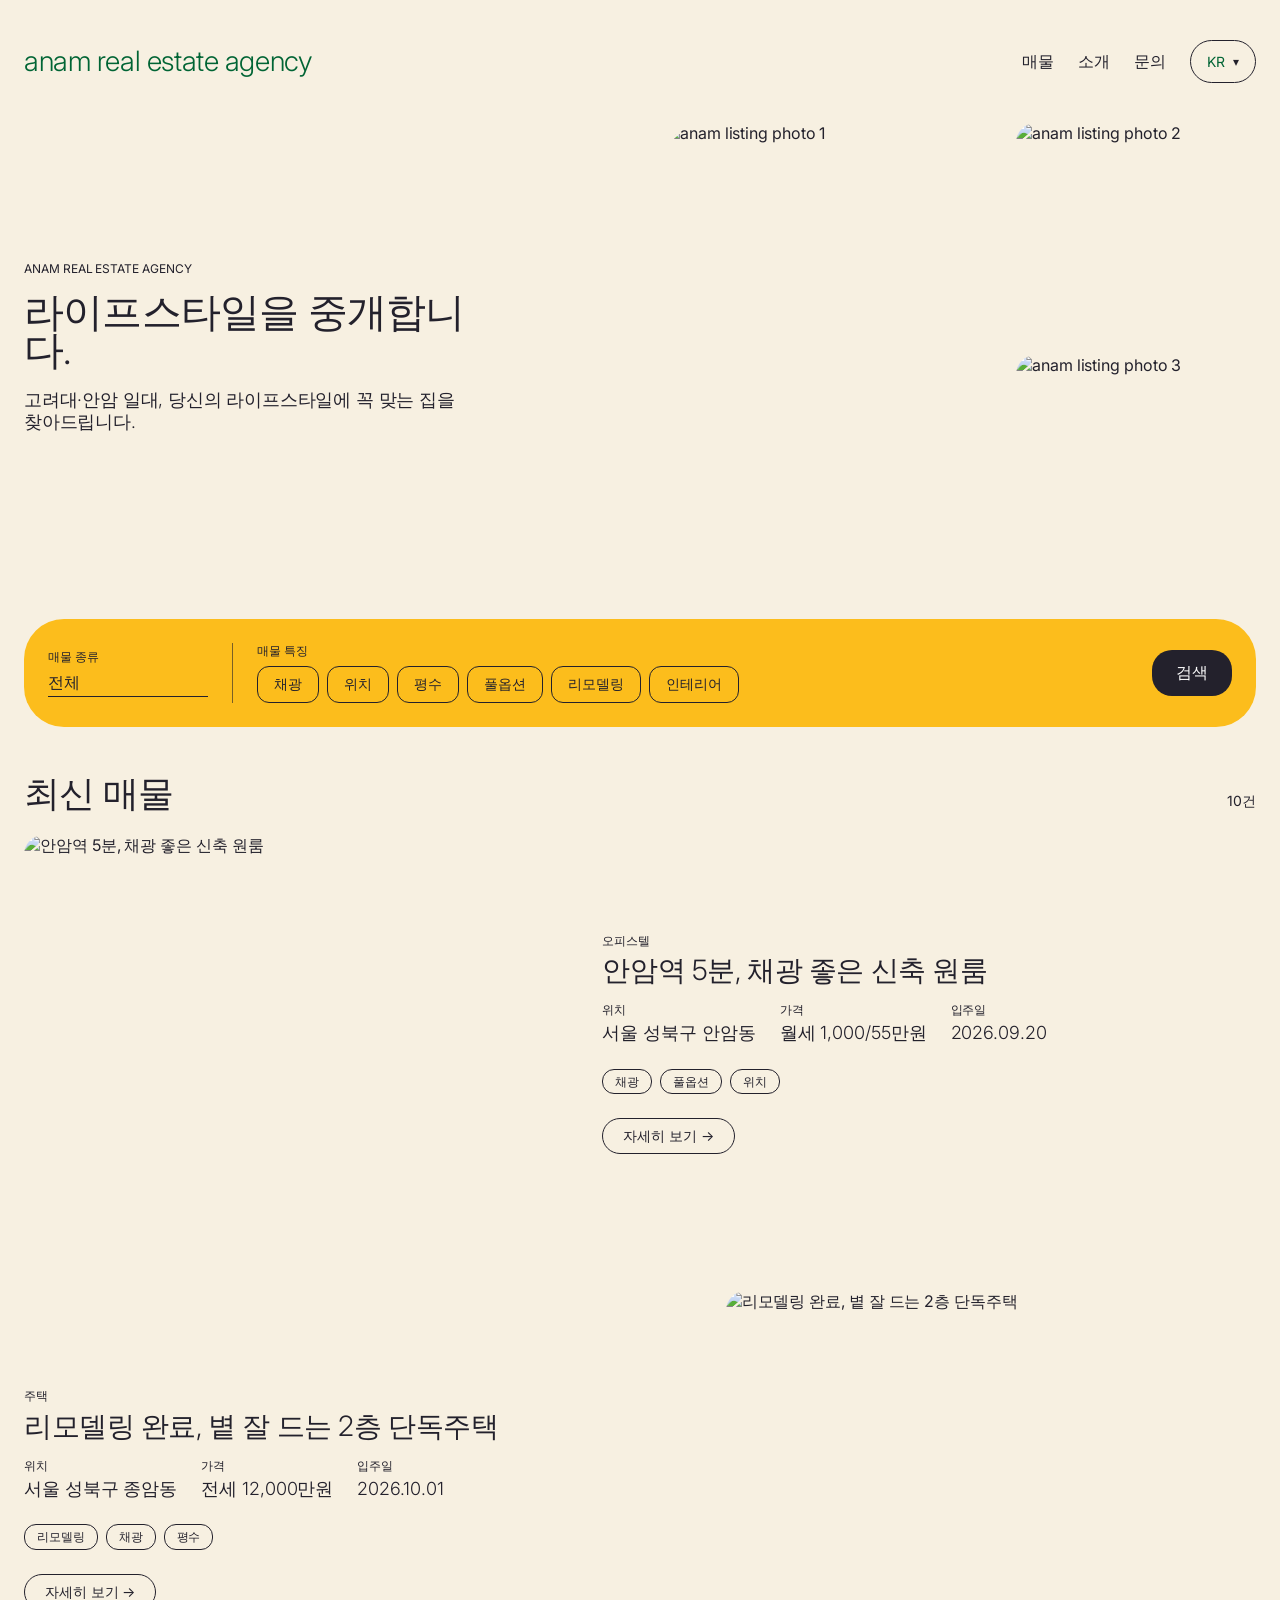
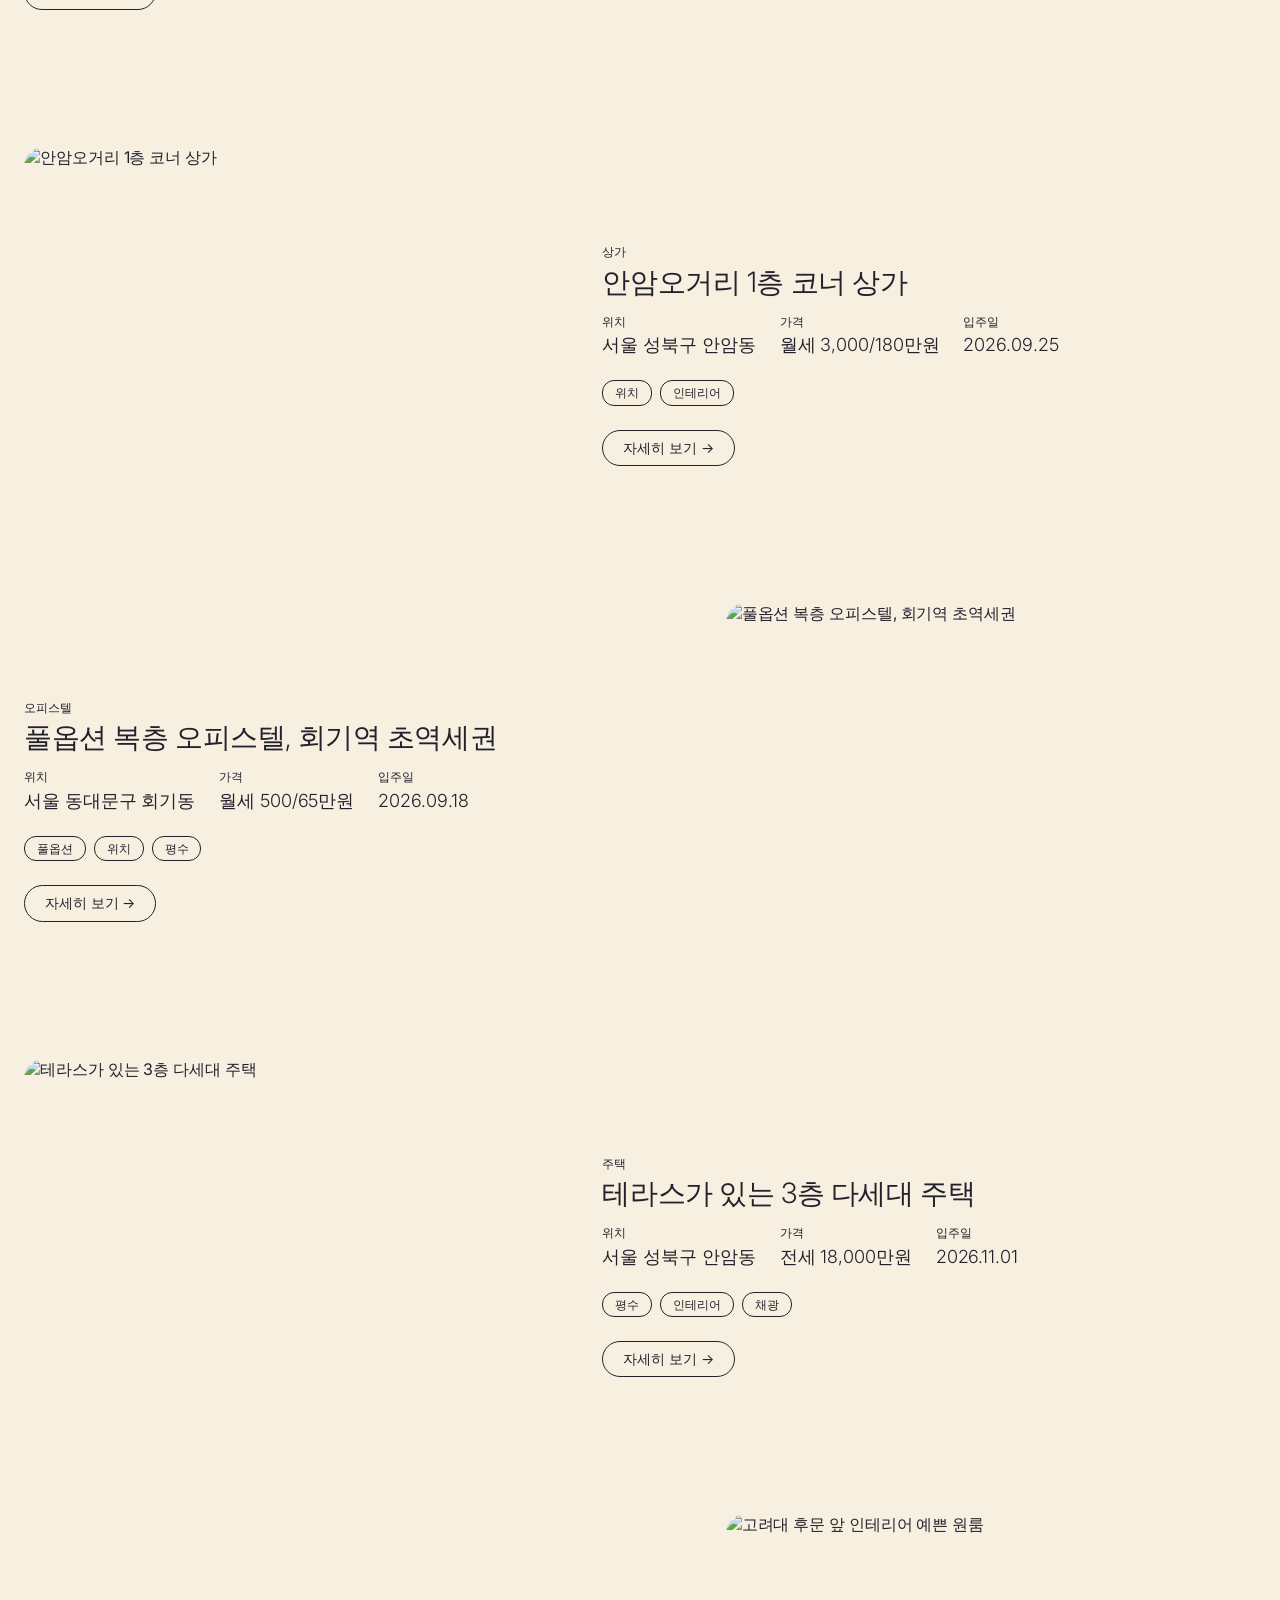
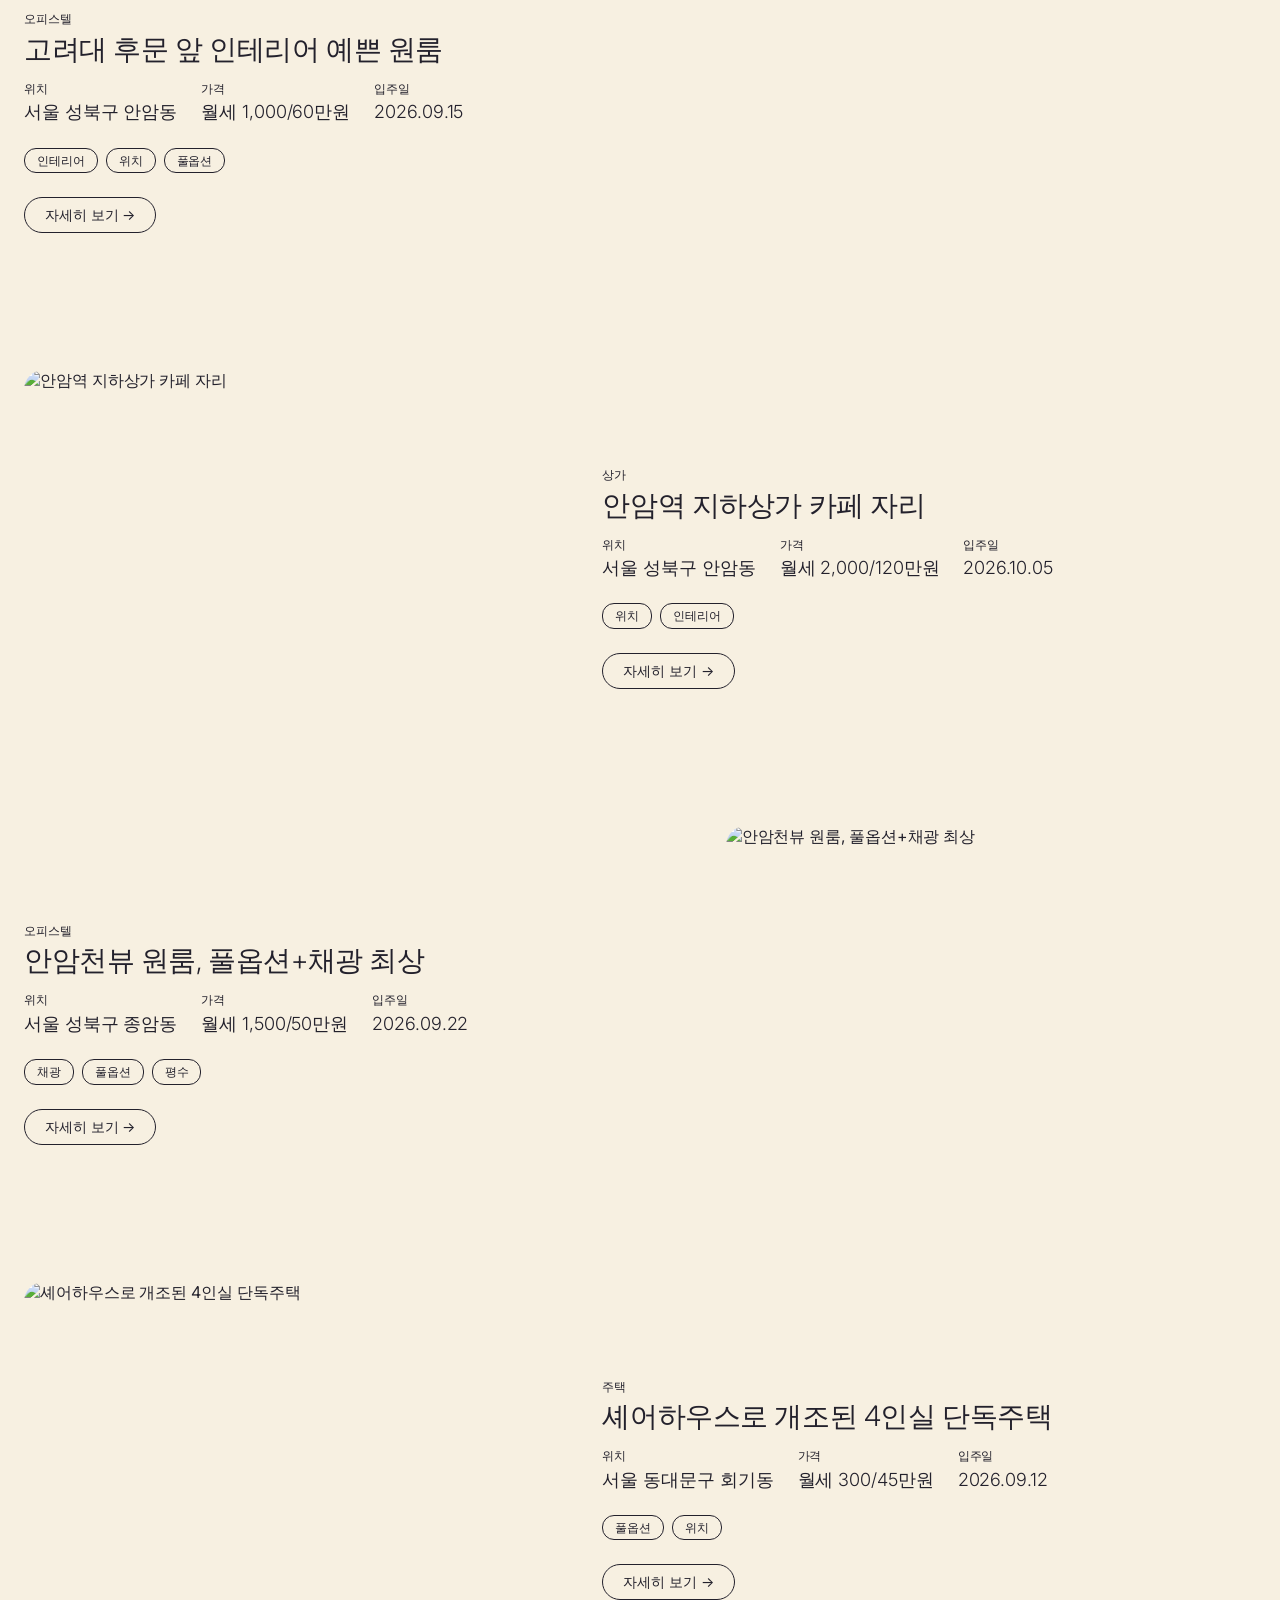
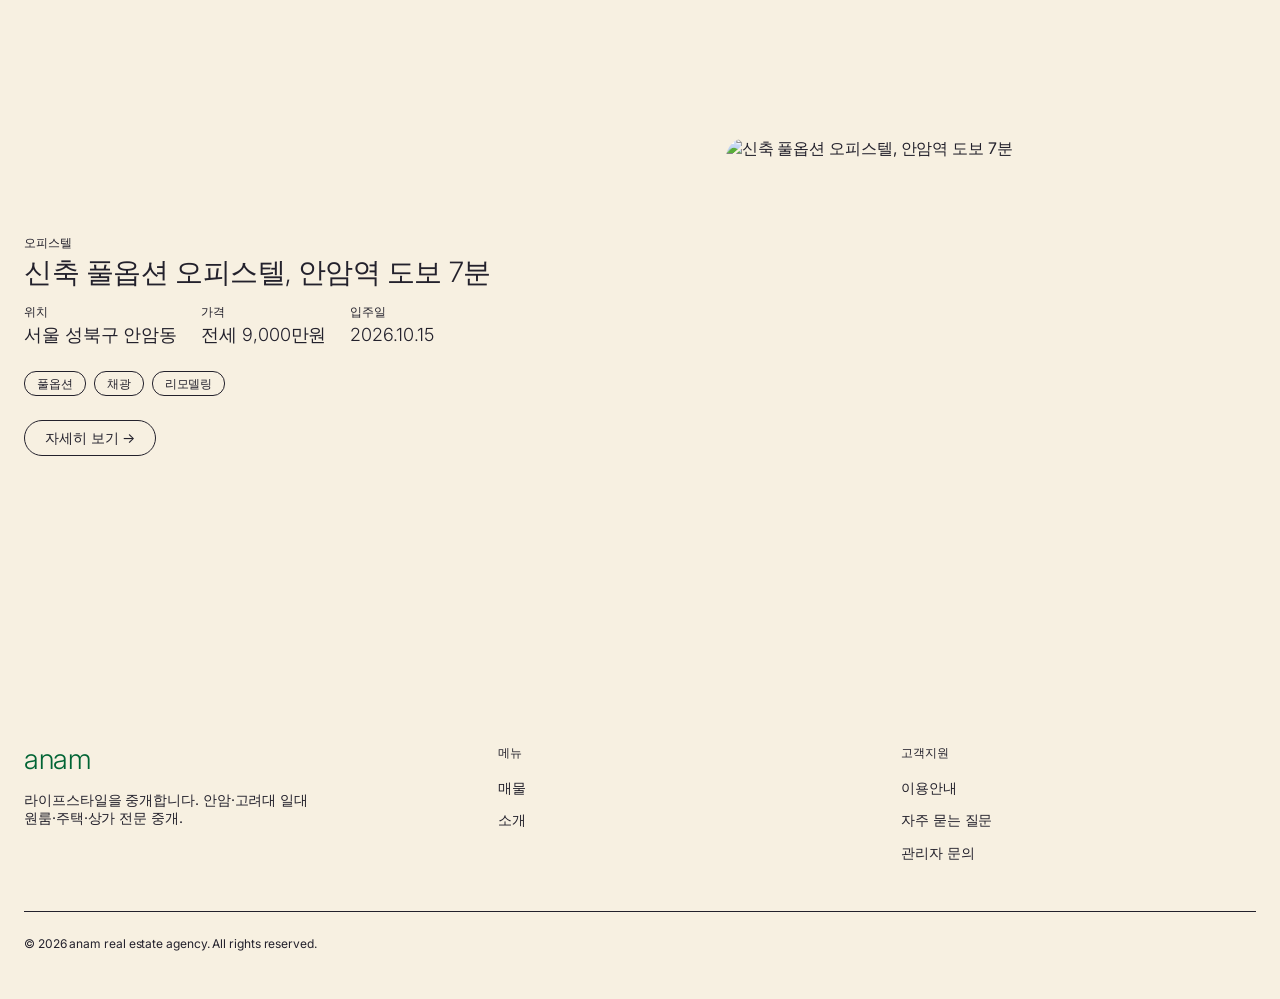
==== index.html @ 4b831c9a "anam real estate agency 랜딩페이지 및 상세페이지 초기 구현 Co-Authored-By: Claude Sonnet 5 <noreply@anthropic.com>" ====
<!DOCTYPE html>
<html lang="ko">
<head>
<meta charset="UTF-8" />
<meta name="viewport" content="width=device-width, initial-scale=1.0" />
<title>anam real estate agency — 라이프스타일을 중개합니다</title>
<meta name="description" content="안암·고려대 일대 원룸, 주택, 상가 임대차 중개. 라이프스타일을 중개합니다." />
<link rel="preconnect" href="https://fonts.googleapis.com" />
<link rel="preconnect" href="https://fonts.gstatic.com" crossorigin />
<link href="https://fonts.googleapis.com/css2?family=Inter:wght@300;400&display=swap" rel="stylesheet" />
<link rel="stylesheet" href="assets/css/style.css" />
</head>
<body>

<header class="site-header">
  <div class="wrap">
    <a href="index.html" class="logo">anam <strong>real estate agency</strong></a>
    <nav class="main-nav">
      <div class="nav-links">
        <a href="index.html#listings" data-i18n="nav.listings">매물</a>
        <a href="index.html#about" data-i18n="nav.about">소개</a>
        <a href="index.html#contact" data-i18n="nav.contact">문의</a>
      </div>
      <button class="lang-toggle" type="button" aria-label="Toggle language">
        <span class="lang-current">KR</span>
        <span class="lang-caret">▾</span>
      </button>
    </nav>
  </div>
</header>

<main>
  <section class="hero">
    <div class="wrap hero-grid">
      <div class="hero-copy">
        <p class="hero-eyebrow" data-i18n="hero.eyebrow">ANAM REAL ESTATE AGENCY</p>
        <h1 class="hero-title" data-i18n="hero.title">라이프스타일을 중개합니다.</h1>
        <p class="hero-sub" data-i18n="hero.sub">고려대·안암 일대, 당신의 라이프스타일에 꼭 맞는 집을 찾아드립니다.</p>
      </div>
      <div class="hero-images">
        <img class="hero-img-a" src="https://picsum.photos/seed/anam-hero-a/900/1200" alt="anam listing photo 1" />
        <img class="hero-img-b" src="https://picsum.photos/seed/anam-hero-b/900/700" alt="anam listing photo 2" />
        <img class="hero-img-c" src="https://picsum.photos/seed/anam-hero-c/900/700" alt="anam listing photo 3" />
      </div>
    </div>
  </section>

  <section id="listings" class="listings">
    <div class="wrap">
      <form id="filterForm" class="filter-bar">
        <div class="filter-group">
          <label class="filter-label" for="filterType" data-i18n="filter.type.label">매물 종류</label>
          <select id="filterType" class="filter-select">
            <option value="all" data-i18n="filter.type.all">전체</option>
            <option value="오피스텔">오피스텔</option>
            <option value="주택">주택</option>
            <option value="상가">상가</option>
          </select>
        </div>

        <div class="filter-divider"></div>

        <div class="filter-group grow">
          <label class="filter-label" data-i18n="filter.feature.label">매물 특징</label>
          <div id="filterFeatures" class="chip-group">
            <button type="button" class="chip" data-feature="채광">채광</button>
            <button type="button" class="chip" data-feature="위치">위치</button>
            <button type="button" class="chip" data-feature="평수">평수</button>
            <button type="button" class="chip" data-feature="풀옵션">풀옵션</button>
            <button type="button" class="chip" data-feature="리모델링">리모델링</button>
            <button type="button" class="chip" data-feature="인테리어">인테리어</button>
          </div>
        </div>

        <button type="submit" class="filter-submit" data-i18n="filter.submit">검색</button>
      </form>

      <div class="section-heading">
        <h2 data-i18n="list.heading">최신 매물</h2>
        <span id="listingCount" class="count">10건</span>
      </div>

      <div id="listingList" class="listing-list"></div>
      <p id="emptyState" class="empty-state" data-i18n="list.empty" style="display:none;">조건에 맞는 매물이 없습니다. 필터를 조정해 보세요.</p>
    </div>
  </section>
</main>

<footer class="site-footer" id="contact">
  <div class="wrap">
    <div class="footer-grid">
      <div class="footer-brand">
        <a href="index.html" class="logo">anam</a>
        <p data-i18n="footer.tagline">라이프스타일을 중개합니다. 안암·고려대 일대 원룸·주택·상가 전문 중개.</p>
      </div>
      <div class="footer-col">
        <h3 data-i18n="footer.col1">메뉴</h3>
        <ul>
          <li><a href="index.html#listings" data-i18n="nav.listings">매물</a></li>
          <li><a href="index.html#about" data-i18n="nav.about">소개</a></li>
        </ul>
      </div>
      <div class="footer-col">
        <h3 data-i18n="footer.col2">고객지원</h3>
        <ul>
          <li><a href="#" data-i18n="footer.support1">이용안내</a></li>
          <li><a href="#" data-i18n="footer.support2">자주 묻는 질문</a></li>
          <li><a href="#" data-i18n="footer.support3">관리자 문의</a></li>
        </ul>
      </div>
    </div>
    <div class="footer-bottom" data-i18n="footer.rights">© 2026 anam real estate agency. All rights reserved.</div>
  </div>
</footer>

<script src="assets/js/i18n.js"></script>
<script src="assets/js/data.js"></script>
<script src="assets/js/main.js"></script>
</body>
</html>
---- assets/css/style.css ----
/* =========================================================
   anam real estate agency — Design Tokens (Raus 스타일 가이드 준수)
   - 색상: 팔레트 값만 사용
   - 간격: 4px 기준 단위(base unit)의 배수만 사용
   ========================================================= */
:root {
  /* Colors — 팔레트에 정의된 값만 사용 */
  --color-charcoal: #23212c;
  --color-paper: #f7f0e1;
  --color-snow: #ffffff;
  --color-pine: #006434;
  --color-marigold: #fcbd1c;

  /* Font */
  --font-base: 'Inter', ui-sans-serif, system-ui, -apple-system, BlinkMacSystemFont, "Segoe UI", Roboto, sans-serif;

  /* Type scale (DESIGN.md 토큰 그대로) */
  --text-caption: 12px;      --leading-caption: 1.18;      --tracking-caption: -0.06px;
  --text-body-sm: 14px;      --leading-body-sm: 1.33;      --tracking-body-sm: -0.07px;
  --text-body: 16px;         --leading-body: 1.29;         --tracking-body: -0.08px;
  --text-subheading: 18px;   --leading-subheading: 1.22;   --tracking-subheading: -0.18px;
  --text-heading-sm: 22px;   --leading-heading-sm: 1.15;   --tracking-heading-sm: -0.33px;
  --text-heading: 28px;      --leading-heading: 1.07;      --tracking-heading: -0.42px;
  --text-heading-lg: 36px;   --leading-heading-lg: 1;      --tracking-heading-lg: -0.72px;
  --text-display: 40px;      --leading-display: 0.95;      --tracking-display: -0.8px;

  /* Spacing — base unit(4px)의 배수만 사용 */
  --space-4: 4px;
  --space-8: 8px;
  --space-12: 12px;
  --space-16: 16px;
  --space-20: 20px;
  --space-24: 24px;
  --space-40: 40px;
  --space-48: 48px;
  --space-96: 96px;
  --space-120: 120px;
  --space-192: 192px;

  /* Radius */
  --radius-chip: 12px;
  --radius-card: 20px;
  --radius-button: 20px;
  --radius-hero: 40px;
  --radius-pill: 99px;

  /* Layout */
  --page-max-width: 1280px;
}

* { box-sizing: border-box; }

html { color-scheme: light; }

body {
  margin: 0;
  background: var(--color-paper);
  color: var(--color-charcoal);
  font-family: var(--font-base);
  font-weight: 400;
  font-size: var(--text-body);
  line-height: var(--leading-body);
  letter-spacing: var(--tracking-body);
  -webkit-font-smoothing: antialiased;
}

img { max-width: 100%; display: block; }

a { color: inherit; text-decoration: none; }

button { font-family: inherit; cursor: pointer; }

.wrap {
  max-width: var(--page-max-width);
  margin: 0 auto;
  padding: 0 var(--space-24);
}

/* -----------------------------------------------------------
   헤더 — 로고(Pine) + 다국어 토글(Pill)
   ----------------------------------------------------------- */
.site-header {
  padding-top: var(--space-40);
  padding-bottom: var(--space-40);
}

.site-header .wrap {
  display: flex;
  align-items: center;
  justify-content: space-between;
  gap: var(--space-24);
}

.logo {
  color: var(--color-pine);
  font-weight: 300;
  font-size: var(--text-heading);
  line-height: var(--leading-heading);
  letter-spacing: var(--tracking-heading);
}

.logo strong { font-weight: 300; }

.main-nav {
  display: flex;
  align-items: center;
  gap: var(--space-24);
}

.main-nav .nav-links {
  display: flex;
  gap: var(--space-24);
}

.main-nav .nav-links a {
  font-size: var(--text-body);
  font-weight: 400;
  color: var(--color-charcoal);
}

.main-nav .nav-links a:hover,
.main-nav .nav-links a.is-active {
  color: var(--color-pine);
}

.lang-toggle {
  display: inline-flex;
  align-items: center;
  gap: var(--space-8);
  border: 1px solid var(--color-charcoal);
  border-radius: var(--radius-pill);
  padding: var(--space-12) var(--space-16);
  font-size: var(--text-body-sm);
  font-weight: 400;
  background: transparent;
  color: var(--color-charcoal);
}

.lang-toggle .lang-current { color: var(--color-pine); }
.lang-toggle .lang-caret { font-size: var(--text-caption); }

/* -----------------------------------------------------------
   히어로 — 좌: 슬로건 / 우·하단: 비대칭 3분할 이미지
   ----------------------------------------------------------- */
.hero {
  padding-bottom: var(--space-48);
}

.hero-grid {
  display: grid;
  grid-template-columns: 1fr 1fr;
  gap: var(--space-48);
  align-items: center;
}

.hero-copy { max-width: 480px; }

.hero-eyebrow {
  font-size: var(--text-caption);
  letter-spacing: var(--tracking-caption);
  text-transform: uppercase;
  font-weight: 400;
  color: var(--color-charcoal);
  margin: 0 0 var(--space-16);
}

.hero-title {
  margin: 0 0 var(--space-20);
  font-weight: 300;
  font-size: var(--text-display);
  line-height: var(--leading-display);
  letter-spacing: var(--tracking-display);
  color: var(--color-charcoal);
}

.hero-sub {
  margin: 0;
  font-weight: 300;
  font-size: var(--text-subheading);
  line-height: var(--leading-subheading);
  letter-spacing: var(--tracking-subheading);
  color: var(--color-charcoal);
  max-width: 40ch;
}

.hero-images {
  display: grid;
  grid-template-columns: 1fr 1fr;
  grid-template-rows: auto auto;
  gap: var(--space-16);
}

.hero-images img { width: 100%; height: 100%; object-fit: cover; }

.hero-img-a { grid-column: 1 / 2; grid-row: 1 / 3; border-radius: var(--radius-hero); aspect-ratio: 3 / 4; }
.hero-img-b { grid-column: 2 / 3; grid-row: 1 / 2; border-radius: var(--radius-card); aspect-ratio: 4 / 3; }
.hero-img-c { grid-column: 2 / 3; grid-row: 2 / 3; border-radius: var(--radius-card); aspect-ratio: 4 / 3; }

/* -----------------------------------------------------------
   필터 바 — Marigold Pill
   ----------------------------------------------------------- */
.filter-bar {
  background: var(--color-marigold);
  border-radius: var(--radius-hero);
  padding: var(--space-24);
  display: flex;
  flex-wrap: wrap;
  align-items: center;
  gap: var(--space-24);
  margin-bottom: var(--space-48);
}

.filter-group { display: flex; flex-direction: column; gap: var(--space-8); }
.filter-group.grow { flex: 1; min-width: 280px; }

.filter-label {
  font-size: var(--text-caption);
  letter-spacing: var(--tracking-caption);
  text-transform: uppercase;
  font-weight: 400;
  color: var(--color-charcoal);
}

.filter-select {
  appearance: none;
  background: transparent;
  border: none;
  border-bottom: 1px solid var(--color-charcoal);
  padding: 0 0 var(--space-4);
  font-size: var(--text-body);
  color: var(--color-charcoal);
  font-family: inherit;
  min-width: 160px;
}

.filter-divider {
  width: 1px;
  align-self: stretch;
  background: var(--color-charcoal);
  opacity: 0.6;
}

.chip-group { display: flex; flex-wrap: wrap; gap: var(--space-8); }

.chip {
  border: 1px solid var(--color-charcoal);
  border-radius: var(--radius-chip);
  padding: var(--space-8) var(--space-16);
  font-size: var(--text-body-sm);
  font-weight: 400;
  background: transparent;
  color: var(--color-charcoal);
  white-space: nowrap;
}

.chip.is-active {
  background: var(--color-charcoal);
  color: var(--color-snow);
}

.filter-submit {
  background: var(--color-charcoal);
  color: var(--color-snow);
  border: none;
  border-radius: var(--radius-button);
  padding: var(--space-12) var(--space-24);
  font-size: var(--text-body);
  font-weight: 400;
}

.filter-submit:hover { background: var(--color-charcoal); }

/* -----------------------------------------------------------
   콘텐츠 리스트 — 에디토리얼 카드 (좌 45% 사진 : 우 55% 정보)
   ----------------------------------------------------------- */
.section-heading {
  display: flex;
  align-items: baseline;
  justify-content: space-between;
  margin-bottom: var(--space-24);
}

.section-heading h2 {
  font-weight: 300;
  font-size: var(--text-heading-lg);
  line-height: var(--leading-heading-lg);
  letter-spacing: var(--tracking-heading-lg);
  margin: 0;
}

.section-heading .count {
  font-size: var(--text-body-sm);
  color: var(--color-charcoal);
}

.listing-list {
  display: flex;
  flex-direction: column;
  gap: var(--space-40);
  margin-bottom: var(--space-96);
}

.listing-card {
  display: grid;
  grid-template-columns: 45% 55%;
  gap: var(--space-24);
  align-items: stretch;
}

.listing-card:nth-child(even) {
  grid-template-columns: 55% 45%;
}

.listing-card:nth-child(even) .listing-photo { order: 2; }
.listing-card:nth-child(even) .listing-info { order: 1; }

.listing-photo {
  border-radius: var(--radius-card);
  overflow: hidden;
  aspect-ratio: 4 / 3;
}

.listing-photo img { width: 100%; height: 100%; object-fit: cover; }

.listing-info { display: flex; flex-direction: column; justify-content: center; gap: var(--space-8); }

.listing-type {
  font-size: var(--text-caption);
  text-transform: uppercase;
  letter-spacing: var(--tracking-caption);
  color: var(--color-charcoal);
}

.listing-title {
  font-weight: 300;
  font-size: var(--text-heading);
  line-height: var(--leading-heading);
  letter-spacing: var(--tracking-heading);
  margin: 0;
}

.listing-meta {
  display: flex;
  flex-wrap: wrap;
  gap: var(--space-8) var(--space-24);
  font-size: var(--text-body-sm);
  margin: var(--space-8) 0;
}

.listing-meta dt { font-weight: 400; text-transform: uppercase; font-size: var(--text-caption); margin: 0; }
.listing-meta dd { font-weight: 300; font-size: var(--text-subheading); margin: var(--space-4) 0 0; }
.listing-meta > div { min-width: 120px; }

.listing-tags { display: flex; flex-wrap: wrap; gap: var(--space-8); margin-top: var(--space-8); }

.tag {
  border: 1px solid var(--color-charcoal);
  border-radius: var(--radius-chip);
  padding: var(--space-4) var(--space-12);
  font-size: var(--text-caption);
}

.listing-link {
  margin-top: var(--space-16);
  display: inline-flex;
  align-items: center;
  gap: var(--space-8);
  border: 1px solid var(--color-charcoal);
  border-radius: var(--radius-pill);
  padding: var(--space-8) var(--space-20);
  font-size: var(--text-body-sm);
  width: fit-content;
}

.listing-link:hover { background: var(--color-charcoal); color: var(--color-snow); }

.empty-state {
  padding: var(--space-48) 0;
  font-weight: 300;
  font-size: var(--text-subheading);
}

/* -----------------------------------------------------------
   푸터
   ----------------------------------------------------------- */
.site-footer { padding: var(--space-96) 0 var(--space-48); }

.footer-grid {
  display: grid;
  grid-template-columns: 1.2fr 1fr 1fr;
  gap: var(--space-48);
  margin-bottom: var(--space-48);
}

.footer-brand .logo { display: inline-block; margin-bottom: var(--space-16); }
.footer-brand p { font-size: var(--text-body-sm); max-width: 32ch; margin: 0; }

.footer-col h3 {
  font-size: var(--text-caption);
  text-transform: uppercase;
  font-weight: 400;
  margin: 0 0 var(--space-16);
}

.footer-col ul { list-style: none; margin: 0; padding: 0; display: flex; flex-direction: column; gap: var(--space-12); }
.footer-col a { font-size: var(--text-body-sm); }
.footer-col a:hover { color: var(--color-pine); }

.footer-bottom {
  border-top: 1px solid var(--color-charcoal);
  padding-top: var(--space-24);
  font-size: var(--text-caption);
}

/* -----------------------------------------------------------
   상세 페이지
   ----------------------------------------------------------- */
.detail-header { padding-top: var(--space-48); padding-bottom: var(--space-24); }

.back-link {
  display: inline-flex;
  align-items: center;
  gap: var(--space-8);
  border: 1px solid var(--color-charcoal);
  border-radius: var(--radius-pill);
  padding: var(--space-8) var(--space-20);
  font-size: var(--text-body-sm);
}

.back-link:hover { background: var(--color-charcoal); color: var(--color-snow); }

.detail-main { padding-bottom: var(--space-120); }

.detail-grid {
  display: grid;
  grid-template-columns: 1.4fr 1fr;
  gap: var(--space-48);
  align-items: start;
}

.gallery-main {
  border-radius: var(--radius-hero);
  overflow: hidden;
  aspect-ratio: 4 / 3;
  margin-bottom: var(--space-16);
}

.gallery-main img { width: 100%; height: 100%; object-fit: cover; }

.gallery-thumbs {
  display: flex;
  gap: var(--space-12);
  padding: var(--space-16);
  border: 1px solid var(--color-charcoal);
  border-radius: var(--radius-card);
  overflow-x: auto;
}

.gallery-thumbs button {
  padding: 0;
  border: 1px solid transparent;
  border-radius: var(--radius-chip);
  overflow: hidden;
  width: 96px;
  height: 72px;
  flex: none;
  background: none;
}

.gallery-thumbs button img { width: 100%; height: 100%; object-fit: cover; }
.gallery-thumbs button.is-active { border-color: var(--color-pine); }

.detail-side { display: flex; flex-direction: column; gap: var(--space-24); }

.detail-eyebrow {
  font-size: var(--text-caption);
  text-transform: uppercase;
  letter-spacing: var(--tracking-caption);
}

.detail-title {
  font-weight: 300;
  font-size: var(--text-heading-lg);
  line-height: var(--leading-heading-lg);
  letter-spacing: var(--tracking-heading-lg);
  margin: 0;
}

.detail-price {
  font-weight: 300;
  font-size: var(--text-heading);
  color: var(--color-pine);
  margin: 0;
}

.detail-desc {
  font-weight: 300;
  font-size: var(--text-subheading);
  line-height: var(--leading-subheading);
}

.admin-note {
  font-size: var(--text-caption);
  color: var(--color-charcoal);
  opacity: 0.6;
  border-left: 1px solid var(--color-charcoal);
  padding-left: var(--space-12);
}

.cta-button {
  background: var(--color-charcoal);
  color: var(--color-snow);
  border: none;
  border-radius: var(--radius-button);
  padding: var(--space-16) var(--space-24);
  font-size: var(--text-body);
  font-weight: 400;
  width: 100%;
  text-align: center;
}

.spec-section { margin-top: var(--space-96); }

.spec-table-wrap {
  border: 1px solid var(--color-charcoal);
  border-radius: var(--radius-card);
  overflow: hidden;
  margin-top: var(--space-24);
}

.spec-table {
  width: 100%;
  border-collapse: collapse;
}

.spec-table th,
.spec-table td {
  border: 1px solid var(--color-charcoal);
  padding: var(--space-16) var(--space-20);
  text-align: left;
  font-weight: 400;
  font-size: var(--text-body);
  vertical-align: top;
}

.spec-table th {
  width: 160px;
  font-size: var(--text-caption);
  text-transform: uppercase;
  font-weight: 400;
}

.spec-table td.wide { }

.keyword-row td { }

/* -----------------------------------------------------------
   문의하기 모달
   ----------------------------------------------------------- */
.modal-overlay {
  position: fixed;
  inset: 0;
  background: rgba(35, 33, 44, 0.4);
  display: flex;
  align-items: center;
  justify-content: center;
  padding: var(--space-24);
  opacity: 0;
  visibility: hidden;
  transition: opacity 0.24s ease;
  z-index: 100;
}

.modal-overlay.is-open { opacity: 1; visibility: visible; }

.modal-panel {
  background: var(--color-paper);
  border: 1px solid var(--color-charcoal);
  border-radius: var(--radius-hero);
  padding: var(--space-40);
  max-width: 480px;
  width: 100%;
  max-height: 84vh;
  overflow-y: auto;
  transform: translateY(12px);
  transition: transform 0.24s ease;
}

.modal-overlay.is-open .modal-panel { transform: translateY(0); }

.modal-header { display: flex; align-items: baseline; justify-content: space-between; margin-bottom: var(--space-24); }

.modal-header h3 {
  font-weight: 300;
  font-size: var(--text-heading);
  margin: 0;
}

.modal-close {
  background: none;
  border: none;
  font-size: var(--text-heading-sm);
  color: var(--color-charcoal);
  line-height: 1;
}

.form-field { display: flex; flex-direction: column; gap: var(--space-8); margin-bottom: var(--space-20); }

.form-field label {
  font-size: var(--text-caption);
  text-transform: uppercase;
  letter-spacing: var(--tracking-caption);
}

.form-field input,
.form-field textarea {
  border: none;
  border-bottom: 1px solid var(--color-charcoal);
  background: transparent;
  padding: var(--space-8) 0;
  font-family: inherit;
  font-size: var(--text-body);
  color: var(--color-charcoal);
  resize: vertical;
}

.form-field input:focus,
.form-field textarea:focus { outline: none; border-color: var(--color-pine); }

.modal-submit {
  background: var(--color-charcoal);
  color: var(--color-snow);
  border: none;
  border-radius: var(--radius-button);
  padding: var(--space-16) var(--space-24);
  font-size: var(--text-body);
  font-weight: 400;
  width: 100%;
  margin-top: var(--space-8);
}

.form-success {
  display: none;
  font-size: var(--text-body);
  font-weight: 300;
  color: var(--color-pine);
  margin-top: var(--space-16);
}

.form-success.is-visible { display: block; }

/* -----------------------------------------------------------
   반응형
   ----------------------------------------------------------- */
@media (max-width: 900px) {
  .hero-grid { grid-template-columns: 1fr; }
  .listing-card { grid-template-columns: 1fr; }
  .listing-card:nth-child(even) { grid-template-columns: 1fr; }
  .listing-card .listing-photo,
  .listing-card:nth-child(even) .listing-photo { order: 1; }
  .listing-card .listing-info,
  .listing-card:nth-child(even) .listing-info { order: 2; }
  .detail-grid { grid-template-columns: 1fr; }
  .footer-grid { grid-template-columns: 1fr; gap: var(--space-24); }
  .filter-bar { border-radius: var(--radius-card); }
}

@media (max-width: 600px) {
  .main-nav .nav-links { display: none; }
}
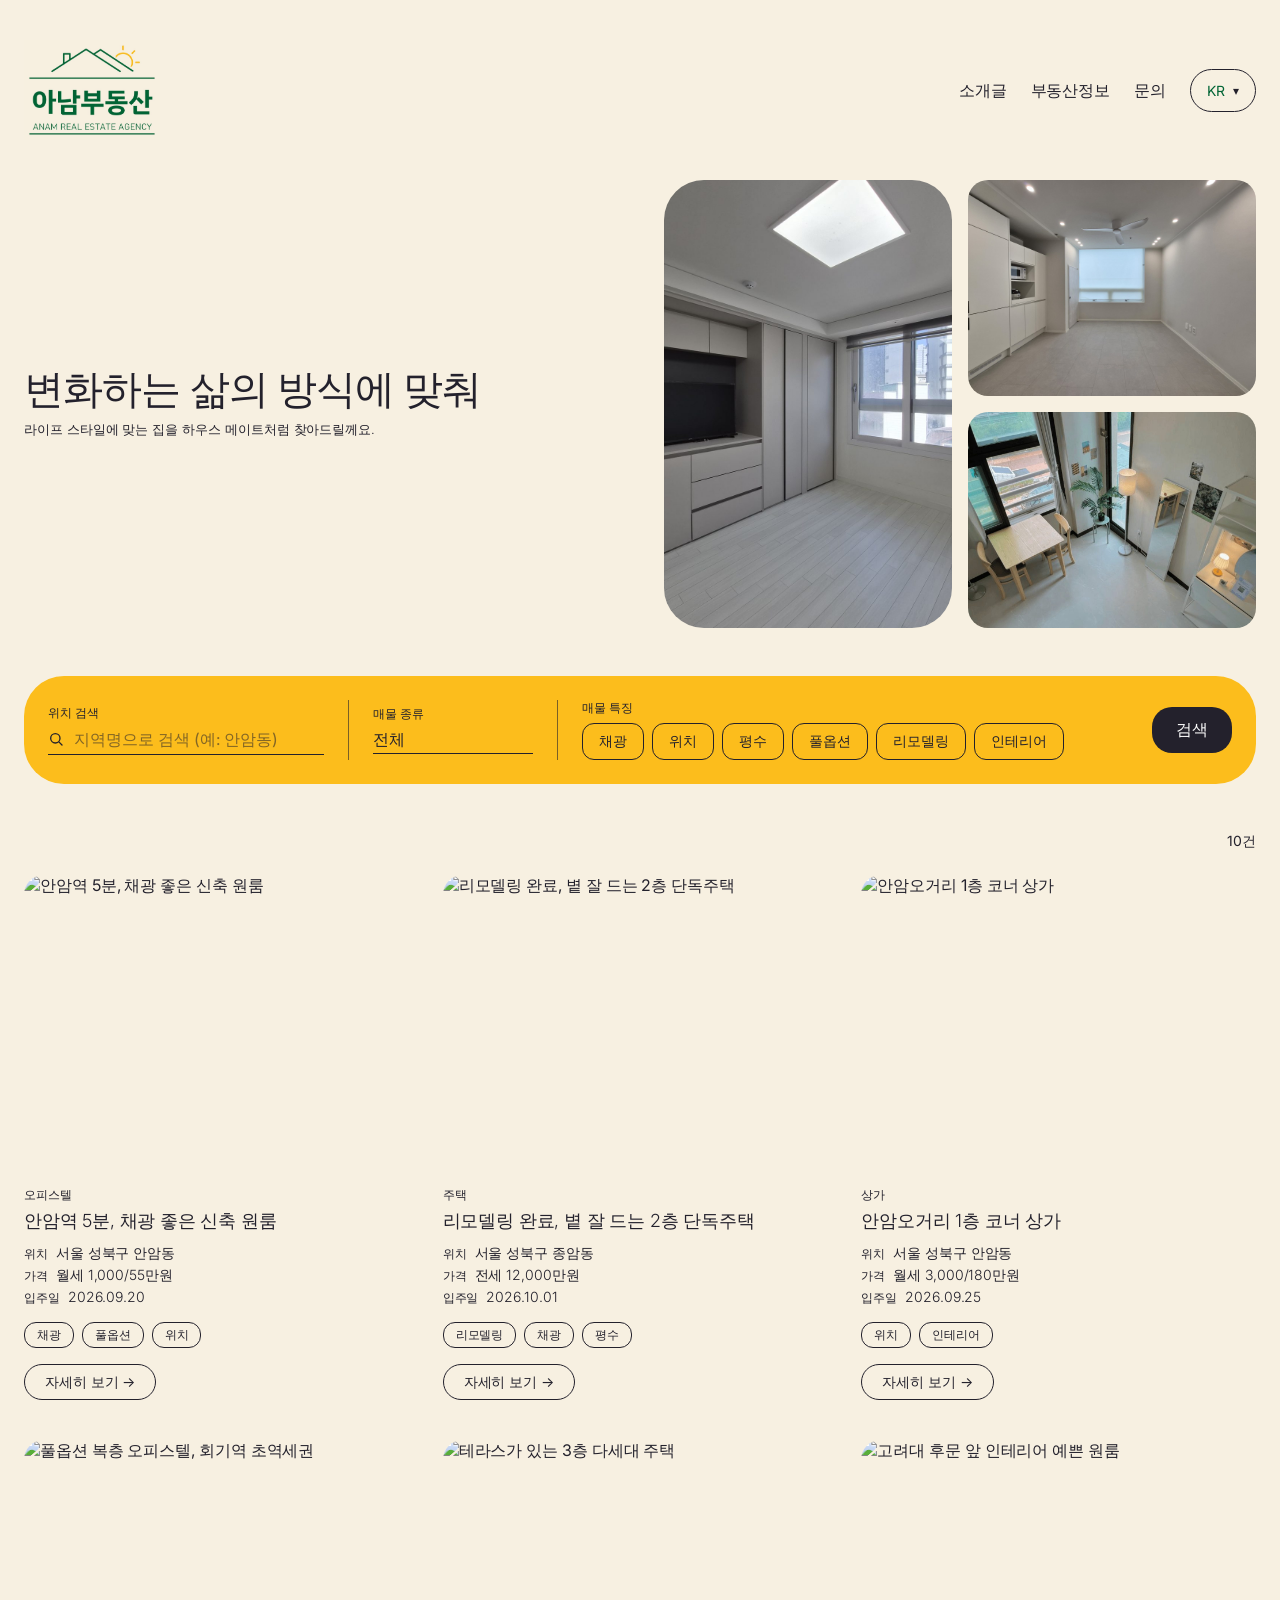
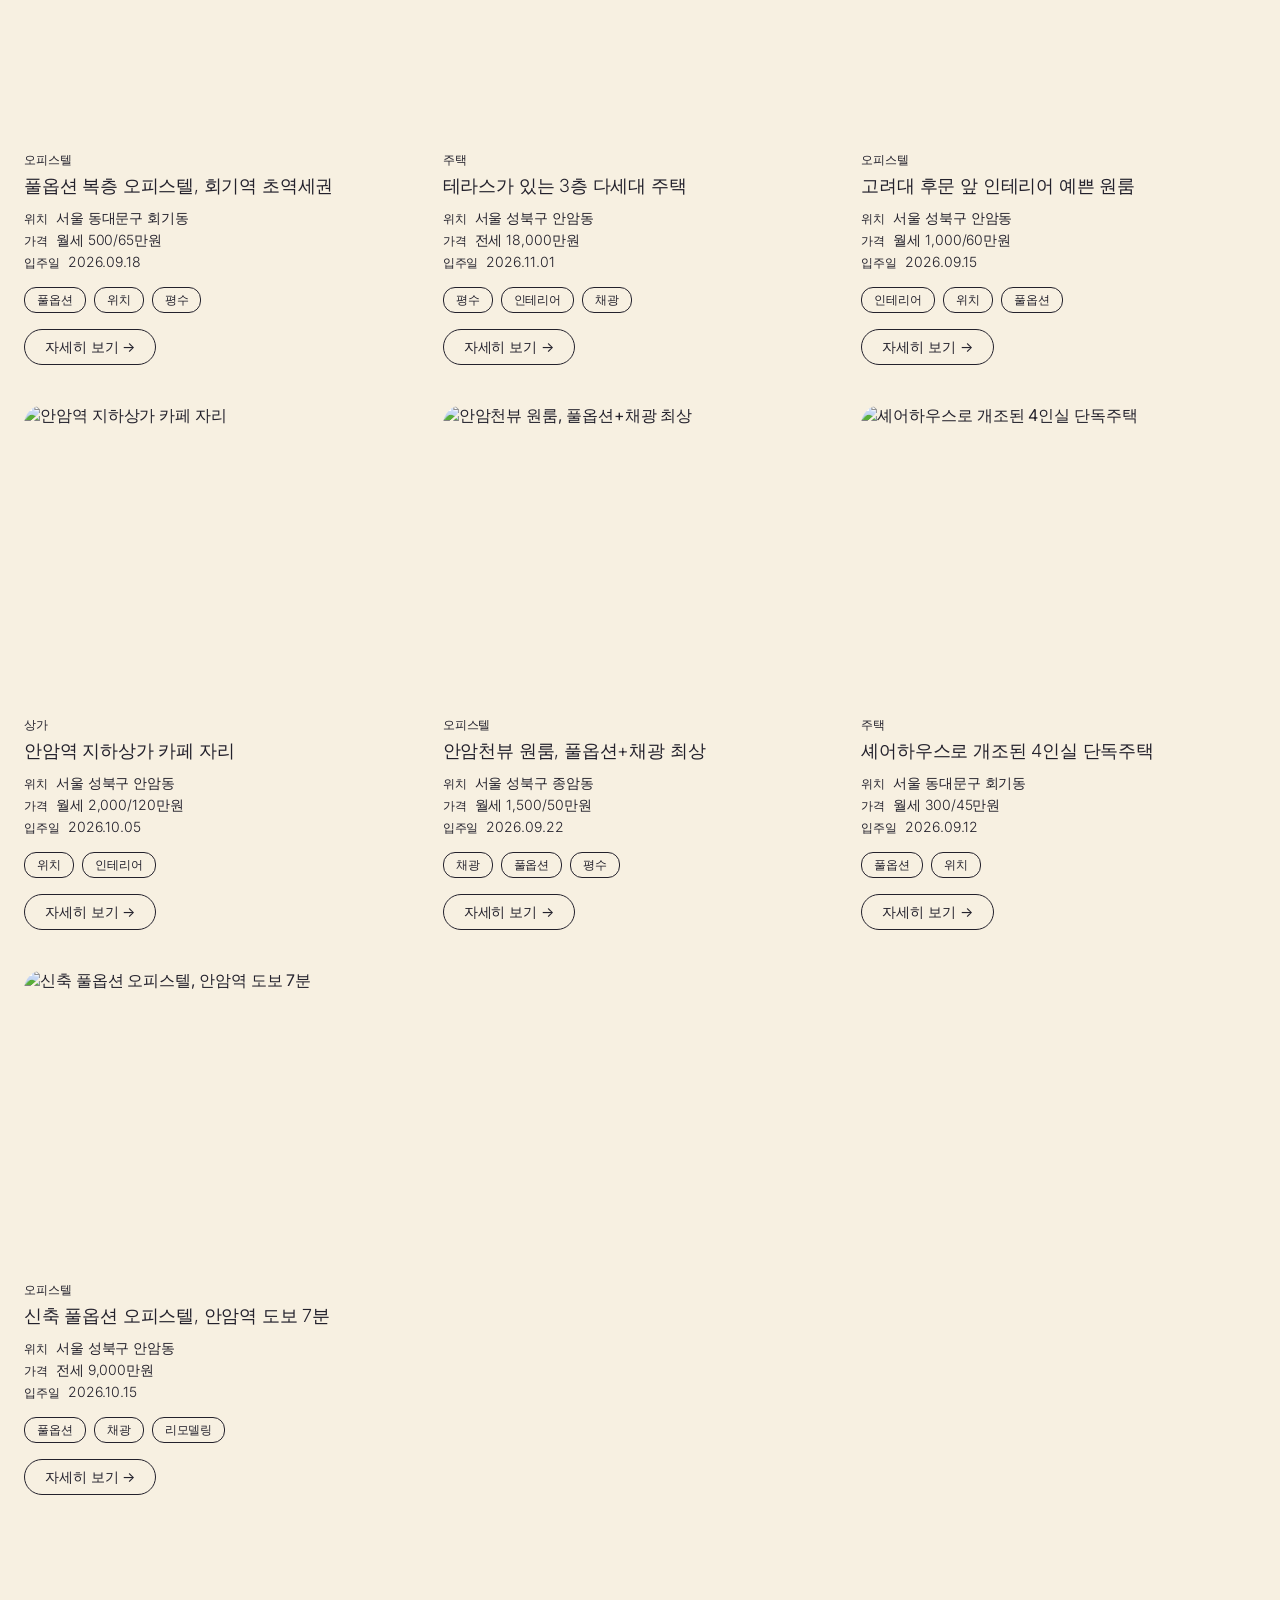
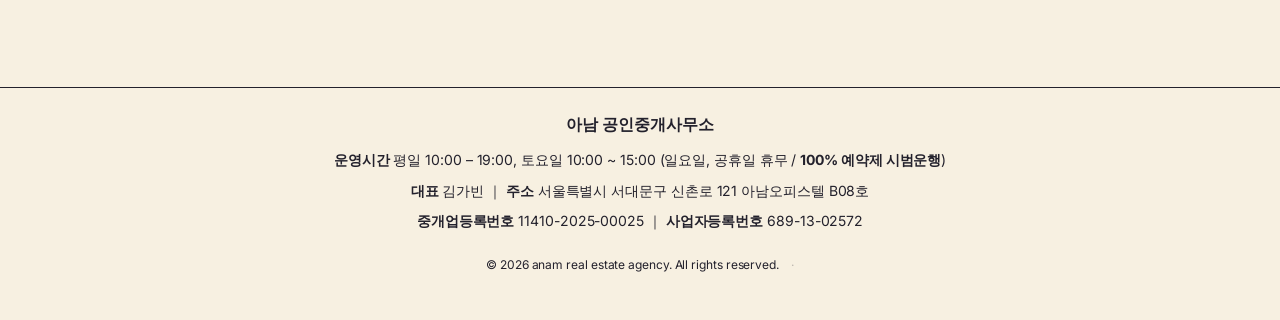
==== commit 3cd63302: "GitHub Actions 배포 + 위치검색/지도 기능 추가 - .github/workflows/deploy.yml: GitHub Pages(Actions 방식) 자동 배포 워크플" ====
--- a/index.html
+++ b/index.html
@@ -14,12 +14,15 @@
 
 <header class="site-header">
   <div class="wrap">
-    <a href="index.html" class="logo">anam <strong>real estate agency</strong></a>
+    <a href="index.html" class="logo">
+      <!-- 로고 이미지 — image/logo 폴더의 원본 파일 교체 시 자동 반영됩니다 -->
+      <img src="assets/images/logo.jpg" alt="anam real estate agency" />
+    </a>
     <nav class="main-nav">
       <div class="nav-links">
-        <a href="index.html#listings" data-i18n="nav.listings">매물</a>
-        <a href="index.html#about" data-i18n="nav.about">소개</a>
-        <a href="index.html#contact" data-i18n="nav.contact">문의</a>
+        <a href="about.html" data-i18n="nav.about">소개글</a>
+        <a href="info.html" data-i18n="nav.info">부동산정보</a>
+        <a href="#" id="navContactLink" data-i18n="nav.contact">문의</a>
       </div>
       <button class="lang-toggle" type="button" aria-label="Toggle language">
         <span class="lang-current">KR</span>
@@ -30,17 +33,17 @@
 </header>
 
 <main>
-  <section class="hero">
+  <section class="hero" id="about">
     <div class="wrap hero-grid">
       <div class="hero-copy">
-        <p class="hero-eyebrow" data-i18n="hero.eyebrow">ANAM REAL ESTATE AGENCY</p>
-        <h1 class="hero-title" data-i18n="hero.title">라이프스타일을 중개합니다.</h1>
-        <p class="hero-sub" data-i18n="hero.sub">고려대·안암 일대, 당신의 라이프스타일에 꼭 맞는 집을 찾아드립니다.</p>
+        <h1 class="hero-title" data-i18n="hero.title">변화하는 삶의 방식에 맞춰</h1>
+        <p class="hero-slogan-sub" data-i18n="hero.sub">라이프 스타일에 맞는 집을 하우스 메이트처럼 찾아드릴께요.</p>
       </div>
+      <!-- 메인 베너 이미지 — image/네비게이션 바 폴더 1,2,3 순서대로 사용 -->
       <div class="hero-images">
-        <img class="hero-img-a" src="https://picsum.photos/seed/anam-hero-a/900/1200" alt="anam listing photo 1" />
-        <img class="hero-img-b" src="https://picsum.photos/seed/anam-hero-b/900/700" alt="anam listing photo 2" />
-        <img class="hero-img-c" src="https://picsum.photos/seed/anam-hero-c/900/700" alt="anam listing photo 3" />
+        <img class="hero-img-a" src="assets/images/hero-1.jpg" alt="anam listing photo 1" />
+        <img class="hero-img-b" src="assets/images/hero-2.jpg" alt="anam listing photo 2" />
+        <img class="hero-img-c" src="assets/images/hero-3.jpg" alt="anam listing photo 3" />
       </div>
     </div>
   </section>
@@ -48,6 +51,19 @@
   <section id="listings" class="listings">
     <div class="wrap">
       <form id="filterForm" class="filter-bar">
+        <div class="filter-group search-group">
+          <label class="filter-label" for="filterLocation" data-i18n="filter.location.label">위치 검색</label>
+          <div class="search-input-wrap">
+            <svg class="search-icon" viewBox="0 0 24 24" fill="none" aria-hidden="true">
+              <circle cx="11" cy="11" r="7" stroke="currentColor" stroke-width="2" />
+              <line x1="21" y1="21" x2="16.65" y2="16.65" stroke="currentColor" stroke-width="2" stroke-linecap="round" />
+            </svg>
+            <input type="search" id="filterLocation" class="search-input" data-i18n-placeholder="filter.location.placeholder" placeholder="지역명으로 검색 (예: 안암동)" />
+          </div>
+        </div>
+
+        <div class="filter-divider"></div>
+
         <div class="filter-group">
           <label class="filter-label" for="filterType" data-i18n="filter.type.label">매물 종류</label>
           <select id="filterType" class="filter-select">
@@ -63,12 +79,7 @@
         <div class="filter-group grow">
           <label class="filter-label" data-i18n="filter.feature.label">매물 특징</label>
           <div id="filterFeatures" class="chip-group">
-            <button type="button" class="chip" data-feature="채광">채광</button>
-            <button type="button" class="chip" data-feature="위치">위치</button>
-            <button type="button" class="chip" data-feature="평수">평수</button>
-            <button type="button" class="chip" data-feature="풀옵션">풀옵션</button>
-            <button type="button" class="chip" data-feature="리모델링">리모델링</button>
-            <button type="button" class="chip" data-feature="인테리어">인테리어</button>
+            <!-- 관리자 [키워드] 탭에서 등록한 키워드가 assets/js/main.js에 의해 여기 동적으로 렌더링됩니다 -->
           </div>
         </div>
 
@@ -76,7 +87,6 @@
       </form>
 
       <div class="section-heading">
-        <h2 data-i18n="list.heading">최신 매물</h2>
         <span id="listingCount" class="count">10건</span>
       </div>
 
@@ -86,35 +96,58 @@
   </section>
 </main>
 
-<footer class="site-footer" id="contact">
-  <div class="wrap">
-    <div class="footer-grid">
-      <div class="footer-brand">
-        <a href="index.html" class="logo">anam</a>
-        <p data-i18n="footer.tagline">라이프스타일을 중개합니다. 안암·고려대 일대 원룸·주택·상가 전문 중개.</p>
-      </div>
-      <div class="footer-col">
-        <h3 data-i18n="footer.col1">메뉴</h3>
-        <ul>
-          <li><a href="index.html#listings" data-i18n="nav.listings">매물</a></li>
-          <li><a href="index.html#about" data-i18n="nav.about">소개</a></li>
-        </ul>
-      </div>
-      <div class="footer-col">
-        <h3 data-i18n="footer.col2">고객지원</h3>
-        <ul>
-          <li><a href="#" data-i18n="footer.support1">이용안내</a></li>
-          <li><a href="#" data-i18n="footer.support2">자주 묻는 질문</a></li>
-          <li><a href="#" data-i18n="footer.support3">관리자 문의</a></li>
-        </ul>
-      </div>
-    </div>
-    <div class="footer-bottom" data-i18n="footer.rights">© 2026 anam real estate agency. All rights reserved.</div>
+<footer class="site-footer">
+  <div class="wrap footer-info">
+    <p class="footer-info-line footer-info-name">아남 공인중개사무소</p>
+    <p class="footer-info-line"><strong>운영시간</strong> 평일 10:00 – 19:00, 토요일 10:00 ~ 15:00 (일요일, 공휴일 휴무 / <strong>100% 예약제 시범운행</strong>)</p>
+    <p class="footer-info-line"><strong>대표</strong> 김가빈 ｜ <strong>주소</strong> 서울특별시 서대문구 신촌로 121 아남오피스텔 B08호</p>
+    <p class="footer-info-line"><strong>중개업등록번호</strong> 11410-2025-00025 ｜ <strong>사업자등록번호</strong> 689-13-02572</p>
+    <p class="footer-info-bottom">
+      <span data-i18n="footer.rights">© 2026 anam real estate agency. All rights reserved.</span>
+      <!-- 관리자 전용 진입 링크 — 홈 화면에는 노출하지 않고 여기 미세하게만 배치 -->
+      <a href="admin.html" class="footer-admin-link" aria-label="Admin">·</a>
+    </p>
   </div>
 </footer>
 
+<div id="modalOverlay" class="modal-overlay">
+  <div class="modal-panel" role="dialog" aria-modal="true" aria-labelledby="modalTitle">
+    <div class="modal-header">
+      <h3 id="modalTitle" data-i18n="modal.title">문의하기</h3>
+      <button id="modalClose" class="modal-close" type="button" aria-label="Close">×</button>
+    </div>
+    <form id="inquiryForm">
+      <div class="form-field">
+        <label for="moveDate" data-i18n="modal.moveDate">이사 일자</label>
+        <input type="date" id="moveDate" name="moveDate" required />
+      </div>
+      <div class="form-field">
+        <label for="visitTime" data-i18n="modal.visitTime">방문 원하는 시간</label>
+        <input type="time" id="visitTime" name="visitTime" required />
+      </div>
+      <div class="form-field">
+        <label for="otherListing" data-i18n="modal.otherListing">다른 찾는 매물</label>
+        <input type="text" id="otherListing" name="otherListing" data-i18n-placeholder="modal.otherListingPh" placeholder="예) 안암동 위주로 오피스텔 추가로 보고 싶어요" />
+      </div>
+      <div class="form-field">
+        <label for="note" data-i18n="modal.note">기타 사항</label>
+        <textarea id="note" name="note" rows="3" data-i18n-placeholder="modal.notePh" placeholder="궁금하신 점을 자유롭게 남겨주세요"></textarea>
+      </div>
+      <div class="form-field">
+        <label for="contact" data-i18n="modal.contact">연락처</label>
+        <input type="tel" id="contact" name="contact" data-i18n-placeholder="modal.contactPh" placeholder="010-0000-0000" required />
+      </div>
+      <button type="submit" class="modal-submit" data-i18n="modal.submit">문의 남기기</button>
+      <p id="formSuccess" class="form-success" data-i18n="modal.success">문의가 접수되었습니다. 빠르게 연락드릴게요!</p>
+    </form>
+  </div>
+</div>
+
 <script src="assets/js/i18n.js"></script>
+<script src="https://cdn.jsdelivr.net/npm/@supabase/supabase-js@2"></script>
+<script src="assets/js/supabase-client.js"></script>
 <script src="assets/js/data.js"></script>
+<script src="assets/js/inquiry-modal.js"></script>
 <script src="assets/js/main.js"></script>
 </body>
 </html>
--- a/assets/css/style.css
+++ b/assets/css/style.css
@@ -13,6 +13,9 @@
 
   /* Font */
   --font-base: 'Inter', ui-sans-serif, system-ui, -apple-system, BlinkMacSystemFont, "Segoe UI", Roboto, sans-serif;
+  /* DESIGN.md 지정 서체. neue-haas-unica는 상용 서체라 CDN 배포가 불가능하므로,
+     라이선스를 보유한 경우 @font-face로 self-host 후 이 변수만 채우면 전체 화면에 자동 반영됩니다. */
+  --font-neue-haas-unica: 'neue-haas-unica', 'Inter', ui-sans-serif, system-ui, -apple-system, BlinkMacSystemFont, "Segoe UI", Roboto, sans-serif;
 
   /* Type scale (DESIGN.md 토큰 그대로) */
   --text-caption: 12px;      --leading-caption: 1.18;      --tracking-caption: -0.06px;
@@ -50,7 +53,7 @@
 
 * { box-sizing: border-box; }
 
-html { color-scheme: light; }
+html { color-scheme: light; scroll-behavior: smooth; }
 
 body {
   margin: 0;
@@ -97,9 +100,19 @@
   font-size: var(--text-heading);
   line-height: var(--leading-heading);
   letter-spacing: var(--tracking-heading);
+  display: inline-flex;
+  align-items: center;
 }
 
 .logo strong { font-weight: 300; }
+
+/* 로고 이미지 — image/logo 폴더 원본을 그대로 교체하면 자동 반영됩니다
+   (기본 40px에서 2.5배 확대) */
+.logo img {
+  height: 100px;
+  width: auto;
+  display: block;
+}
 
 .main-nav {
   display: flex;
@@ -153,24 +166,33 @@
   align-items: center;
 }
 
-.hero-copy { max-width: 480px; }
-
-.hero-eyebrow {
-  font-size: var(--text-caption);
+.hero-copy { max-width: 480px; text-align: left; }
+
+/* 히어로 슬로건 1행 — 40px / neue-haas-unica 300 / 자간 타이트 / 줄바꿈 없음 */
+.hero-title {
+  margin: 0 0 var(--space-12);
+  font-family: var(--font-neue-haas-unica);
+  font-weight: 300;
+  /* 기본 40px 고정, 40px로는 한 줄에 담기 어려운 좁은 화면(~533px 미만)에서만 축소해
+     "줄바꿈 없이 한 줄로 표시" 규칙을 항상 지킵니다 */
+  font-size: clamp(26px, 7.5vw, 40px);
+  line-height: var(--leading-display);
+  letter-spacing: -0.9px;
+  color: var(--color-charcoal);
+  white-space: nowrap;
+  text-align: left;
+}
+
+/* 히어로 슬로건 2행 — 13px / 줄바꿈 없음 */
+.hero-slogan-sub {
+  margin: 0;
+  font-weight: 300;
+  font-size: clamp(11px, 3.4vw, 13px);
+  line-height: 1.4;
   letter-spacing: var(--tracking-caption);
-  text-transform: uppercase;
-  font-weight: 400;
-  color: var(--color-charcoal);
-  margin: 0 0 var(--space-16);
-}
-
-.hero-title {
-  margin: 0 0 var(--space-20);
-  font-weight: 300;
-  font-size: var(--text-display);
-  line-height: var(--leading-display);
-  letter-spacing: var(--tracking-display);
-  color: var(--color-charcoal);
+  color: var(--color-charcoal);
+  white-space: nowrap;
+  text-align: left;
 }
 
 .hero-sub {
@@ -212,6 +234,31 @@
 
 .filter-group { display: flex; flex-direction: column; gap: var(--space-8); }
 .filter-group.grow { flex: 1; min-width: 280px; }
+.filter-group.search-group { min-width: 220px; }
+
+.search-input-wrap {
+  display: flex;
+  align-items: center;
+  gap: var(--space-8);
+  border-bottom: 1px solid var(--color-charcoal);
+  padding: 0 0 var(--space-4);
+}
+
+.search-icon { width: 16px; height: 16px; flex-shrink: 0; color: var(--color-charcoal); }
+
+.search-input {
+  appearance: none;
+  background: transparent;
+  border: none;
+  outline: none;
+  font-size: var(--text-body);
+  font-family: inherit;
+  color: var(--color-charcoal);
+  width: 100%;
+}
+
+.search-input::placeholder { color: var(--color-charcoal); opacity: 0.55; }
+.search-input::-webkit-search-cancel-button { appearance: none; }
 
 .filter-label {
   font-size: var(--text-caption);
@@ -276,45 +323,33 @@
 .section-heading {
   display: flex;
   align-items: baseline;
-  justify-content: space-between;
+  justify-content: flex-end;
   margin-bottom: var(--space-24);
 }
 
-.section-heading h2 {
-  font-weight: 300;
-  font-size: var(--text-heading-lg);
-  line-height: var(--leading-heading-lg);
-  letter-spacing: var(--tracking-heading-lg);
-  margin: 0;
-}
-
 .section-heading .count {
   font-size: var(--text-body-sm);
   color: var(--color-charcoal);
 }
 
+/* 매물 카드 그리드 — 데스크톱 3열, 태블릿/모바일 2열.
+   등록된 매물 수에 맞춰 행(Row)은 자동으로 늘어납니다(grid-auto-flow 기본값). */
 .listing-list {
+  display: grid;
+  grid-template-columns: repeat(3, 1fr);
+  gap: var(--space-40) var(--space-24);
+  margin-bottom: var(--space-96);
+}
+
+/* 카드 구조 — [상단: 매물 이미지 20px 라운딩] → [하단: 키워드/안내 문구] 위아래 흐름 */
+.listing-card {
   display: flex;
   flex-direction: column;
-  gap: var(--space-40);
-  margin-bottom: var(--space-96);
-}
-
-.listing-card {
-  display: grid;
-  grid-template-columns: 45% 55%;
-  gap: var(--space-24);
-  align-items: stretch;
-}
-
-.listing-card:nth-child(even) {
-  grid-template-columns: 55% 45%;
-}
-
-.listing-card:nth-child(even) .listing-photo { order: 2; }
-.listing-card:nth-child(even) .listing-info { order: 1; }
+  gap: var(--space-16);
+}
 
 .listing-photo {
+  display: block;
   border-radius: var(--radius-card);
   overflow: hidden;
   aspect-ratio: 4 / 3;
@@ -322,7 +357,7 @@
 
 .listing-photo img { width: 100%; height: 100%; object-fit: cover; }
 
-.listing-info { display: flex; flex-direction: column; justify-content: center; gap: var(--space-8); }
+.listing-info { display: flex; flex-direction: column; gap: var(--space-8); }
 
 .listing-type {
   font-size: var(--text-caption);
@@ -333,25 +368,25 @@
 
 .listing-title {
   font-weight: 300;
-  font-size: var(--text-heading);
-  line-height: var(--leading-heading);
-  letter-spacing: var(--tracking-heading);
+  font-size: var(--text-subheading);
+  line-height: var(--leading-subheading);
+  letter-spacing: var(--tracking-subheading);
   margin: 0;
 }
 
 .listing-meta {
   display: flex;
-  flex-wrap: wrap;
-  gap: var(--space-8) var(--space-24);
-  font-size: var(--text-body-sm);
-  margin: var(--space-8) 0;
+  flex-direction: column;
+  gap: var(--space-4);
+  font-size: var(--text-body-sm);
+  margin: var(--space-4) 0;
 }
 
 .listing-meta dt { font-weight: 400; text-transform: uppercase; font-size: var(--text-caption); margin: 0; }
-.listing-meta dd { font-weight: 300; font-size: var(--text-subheading); margin: var(--space-4) 0 0; }
-.listing-meta > div { min-width: 120px; }
-
-.listing-tags { display: flex; flex-wrap: wrap; gap: var(--space-8); margin-top: var(--space-8); }
+.listing-meta dd { font-weight: 300; font-size: var(--text-body-sm); margin: 0; }
+.listing-meta > div { display: flex; gap: var(--space-8); align-items: baseline; }
+
+.listing-tags { display: flex; flex-wrap: wrap; gap: var(--space-8); margin-top: var(--space-4); }
 
 .tag {
   border: 1px solid var(--color-charcoal);
@@ -361,7 +396,7 @@
 }
 
 .listing-link {
-  margin-top: var(--space-16);
+  margin-top: var(--space-8);
   display: inline-flex;
   align-items: center;
   gap: var(--space-8);
@@ -381,36 +416,46 @@
 }
 
 /* -----------------------------------------------------------
-   푸터
+   푸터 — 미니멀 정보 블록 (가운데 정렬 예외 적용)
    ----------------------------------------------------------- */
 .site-footer { padding: var(--space-96) 0 var(--space-48); }
 
-.footer-grid {
-  display: grid;
-  grid-template-columns: 1.2fr 1fr 1fr;
-  gap: var(--space-48);
-  margin-bottom: var(--space-48);
-}
-
-.footer-brand .logo { display: inline-block; margin-bottom: var(--space-16); }
-.footer-brand p { font-size: var(--text-body-sm); max-width: 32ch; margin: 0; }
-
-.footer-col h3 {
-  font-size: var(--text-caption);
-  text-transform: uppercase;
-  font-weight: 400;
-  margin: 0 0 var(--space-16);
-}
-
-.footer-col ul { list-style: none; margin: 0; padding: 0; display: flex; flex-direction: column; gap: var(--space-12); }
-.footer-col a { font-size: var(--text-body-sm); }
-.footer-col a:hover { color: var(--color-pine); }
-
-.footer-bottom {
+.footer-info {
   border-top: 1px solid var(--color-charcoal);
   padding-top: var(--space-24);
-  font-size: var(--text-caption);
-}
+  text-align: center;
+  display: flex;
+  flex-direction: column;
+  gap: var(--space-8);
+}
+
+.footer-info-line {
+  margin: 0;
+  font-size: 14px;
+  line-height: 1.6;
+  color: var(--color-charcoal);
+}
+
+.footer-info-line strong { font-weight: 700; }
+
+.footer-info-name { font-size: var(--text-body); font-weight: 700; margin-bottom: var(--space-4); }
+
+.footer-info-bottom {
+  margin: var(--space-16) 0 0;
+  font-size: var(--text-caption);
+  display: flex;
+  align-items: center;
+  justify-content: center;
+  gap: var(--space-12);
+}
+
+/* 관리자 진입 — 홈 화면에는 절대 눈에 띄지 않도록 푸터 저작권 줄 끝에만 미세하게 배치 */
+.footer-admin-link {
+  opacity: 0.28;
+  font-size: var(--text-caption);
+}
+
+.footer-admin-link:hover { opacity: 0.7; }
 
 /* -----------------------------------------------------------
    상세 페이지
@@ -555,6 +600,29 @@
 .keyword-row td { }
 
 /* -----------------------------------------------------------
+   상세페이지 위치 지도 (Google Maps 임베드)
+   ----------------------------------------------------------- */
+.map-section { margin-top: var(--space-96); }
+
+.map-heading {
+  font-size: var(--text-heading-sm);
+  font-weight: 400;
+  margin: 0 0 var(--space-24);
+}
+
+.map-embed-wrap {
+  border-radius: var(--radius-hero);
+  overflow: hidden;
+  aspect-ratio: 16 / 7;
+}
+
+.map-embed { width: 100%; height: 100%; border: 0; display: block; }
+
+@media (max-width: 720px) {
+  .map-embed-wrap { aspect-ratio: 4 / 3; border-radius: var(--radius-card); }
+}
+
+/* -----------------------------------------------------------
    문의하기 모달
    ----------------------------------------------------------- */
 .modal-overlay {
@@ -650,21 +718,513 @@
 .form-success.is-visible { display: block; }
 
 /* -----------------------------------------------------------
+   관리자 페이지 (admin.html)
+   ----------------------------------------------------------- */
+.admin-body { min-height: 100vh; }
+
+.admin-shell { padding: var(--space-48) 0 var(--space-120); }
+
+/* 로그인 폼 — 그림자 없는 20px 라운드 캔버스 박스 */
+.admin-login-wrap {
+  min-height: 80vh;
+  display: flex;
+  align-items: center;
+  justify-content: center;
+  padding: var(--space-24);
+}
+
+.admin-login-box {
+  background: var(--color-snow);
+  border: 1px solid var(--color-charcoal);
+  border-radius: var(--radius-card);
+  padding: var(--space-40);
+  max-width: 360px;
+  width: 100%;
+}
+
+.admin-login-box h1 {
+  font-weight: 300;
+  font-size: var(--text-heading);
+  margin: 0 0 var(--space-8);
+}
+
+.admin-login-box p {
+  font-size: var(--text-body-sm);
+  margin: 0 0 var(--space-24);
+  opacity: 0.7;
+}
+
+.admin-login-error {
+  display: none;
+  font-size: var(--text-body-sm);
+  color: #a3271f;
+  margin-top: var(--space-8);
+}
+
+.admin-login-error.is-visible { display: block; }
+
+/* 대시보드 공통 */
+.admin-hidden { display: none !important; }
+
+.admin-topbar {
+  display: flex;
+  align-items: center;
+  justify-content: space-between;
+  margin-bottom: var(--space-48);
+  gap: var(--space-16);
+}
+
+.admin-topbar h1 {
+  font-weight: 300;
+  font-size: var(--text-heading-lg);
+  margin: 0;
+}
+
+.admin-logout {
+  border: 1px solid var(--color-charcoal);
+  border-radius: var(--radius-pill);
+  background: transparent;
+  padding: var(--space-8) var(--space-20);
+  font-size: var(--text-body-sm);
+}
+
+.admin-logout:hover { background: var(--color-charcoal); color: var(--color-snow); }
+
+.admin-panel {
+  background: var(--color-snow);
+  border: 1px solid var(--color-charcoal);
+  border-radius: var(--radius-hero);
+  padding: var(--space-40);
+  margin-bottom: var(--space-48);
+}
+
+.admin-panel h2 {
+  font-weight: 300;
+  font-size: var(--text-heading);
+  margin: 0 0 var(--space-24);
+}
+
+.admin-panel h3 {
+  font-weight: 400;
+  font-size: var(--text-body);
+  text-transform: uppercase;
+  letter-spacing: var(--tracking-caption);
+  margin: var(--space-24) 0 var(--space-16);
+}
+
+/* 매물 등록/수정 폼 */
+.admin-form-grid {
+  display: grid;
+  grid-template-columns: 1fr 1fr;
+  gap: var(--space-20) var(--space-24);
+}
+
+.admin-form-grid .form-field.full { grid-column: 1 / -1; }
+
+.admin-form-grid select {
+  appearance: none;
+  border: none;
+  border-bottom: 1px solid var(--color-charcoal);
+  background: transparent;
+  padding: var(--space-8) 0;
+  font-family: inherit;
+  font-size: var(--text-body);
+  color: var(--color-charcoal);
+}
+
+.admin-form-actions {
+  display: flex;
+  align-items: center;
+  gap: var(--space-16);
+  margin-top: var(--space-24);
+}
+
+.admin-submit {
+  background: var(--color-charcoal);
+  color: var(--color-snow);
+  border: none;
+  border-radius: var(--radius-button);
+  padding: var(--space-16) var(--space-24);
+  font-size: var(--text-body);
+}
+
+.admin-cancel-edit {
+  background: transparent;
+  border: 1px solid var(--color-charcoal);
+  border-radius: var(--radius-button);
+  padding: var(--space-16) var(--space-24);
+  font-size: var(--text-body);
+}
+
+.admin-form-status {
+  font-size: var(--text-body-sm);
+  color: var(--color-pine);
+}
+
+/* 매물/문의 표 — 숯색 테두리 */
+.admin-table-wrap {
+  border: 1px solid var(--color-charcoal);
+  border-radius: var(--radius-card);
+  overflow: auto;
+}
+
+.admin-table {
+  width: 100%;
+  border-collapse: collapse;
+  min-width: 640px;
+}
+
+.admin-table th,
+.admin-table td {
+  border: 1px solid var(--color-charcoal);
+  padding: var(--space-12) var(--space-16);
+  text-align: left;
+  font-size: var(--text-body-sm);
+  vertical-align: top;
+}
+
+.admin-table th {
+  text-transform: uppercase;
+  letter-spacing: var(--tracking-caption);
+  font-size: var(--text-caption);
+  font-weight: 400;
+  background: var(--color-paper);
+}
+
+.admin-table td.admin-row-actions { white-space: nowrap; }
+
+.admin-row-btn {
+  border: 1px solid var(--color-charcoal);
+  border-radius: var(--radius-chip);
+  background: transparent;
+  padding: var(--space-4) var(--space-12);
+  font-size: var(--text-caption);
+  margin-right: var(--space-8);
+}
+
+.admin-row-btn:hover { background: var(--color-charcoal); color: var(--color-snow); }
+
+.admin-empty-row td {
+  text-align: center;
+  opacity: 0.6;
+}
+
+.admin-guide {
+  font-size: var(--text-caption);
+  opacity: 0.65;
+  border-left: 1px solid var(--color-charcoal);
+  padding-left: var(--space-12);
+  margin: var(--space-16) 0 0;
+  line-height: 1.5;
+}
+
+@media (max-width: 700px) {
+  .admin-form-grid { grid-template-columns: 1fr; }
+  .admin-topbar { flex-direction: column; align-items: flex-start; }
+}
+
+/* -----------------------------------------------------------
+   관리자 — 상단 탭 메뉴
+   ----------------------------------------------------------- */
+.admin-tabs {
+  display: flex;
+  flex-wrap: wrap;
+  gap: var(--space-8);
+  margin-bottom: var(--space-24);
+}
+
+.admin-tab {
+  border: 1px solid var(--color-charcoal);
+  border-radius: var(--radius-pill);
+  background: transparent;
+  color: var(--color-charcoal);
+  padding: var(--space-8) var(--space-20);
+  font-size: var(--text-body-sm);
+  font-weight: 400;
+}
+
+.admin-tab:hover { background: var(--color-marigold); }
+
+.admin-tab.is-active {
+  background: var(--color-charcoal);
+  color: var(--color-snow);
+}
+
+.admin-tab-panel {
+  animation: anam-tab-fade 0.24s ease;
+}
+
+@keyframes anam-tab-fade {
+  from { opacity: 0; transform: translateY(4px); }
+  to { opacity: 1; transform: translateY(0); }
+}
+
+/* 키워드 관리 패널 */
+.admin-keyword-form {
+  display: flex;
+  align-items: flex-end;
+  gap: var(--space-16);
+  margin-bottom: var(--space-24);
+}
+
+.admin-keyword-form .form-field { flex: 1; max-width: 320px; margin-bottom: 0; }
+
+.admin-keyword-list { margin-top: var(--space-8); }
+
+.admin-keyword-chip {
+  display: inline-flex;
+  align-items: center;
+  gap: var(--space-8);
+}
+
+.admin-keyword-remove {
+  border: none;
+  background: none;
+  color: inherit;
+  font-size: var(--text-body-sm);
+  line-height: 1;
+  opacity: 0.6;
+  padding: 0;
+}
+
+.admin-keyword-remove:hover { opacity: 1; color: #a3271f; }
+
+/* 문의고객 — 스텝 인디케이터 (확인 → 상담중 → 완료) */
+.step-indicator {
+  display: flex;
+  align-items: center;
+  gap: var(--space-4);
+}
+
+.step-indicator-item {
+  display: flex;
+  align-items: center;
+  gap: var(--space-4);
+  border: none;
+  background: none;
+  padding: var(--space-4);
+  font-size: var(--text-caption);
+  color: var(--color-charcoal);
+  opacity: 0.45;
+  white-space: nowrap;
+}
+
+.step-indicator-item.is-current,
+.step-indicator-item.is-done { opacity: 1; }
+
+.step-indicator-dot {
+  width: 8px;
+  height: 8px;
+  border-radius: 50%;
+  border: 1px solid var(--color-charcoal);
+  background: transparent;
+}
+
+.step-indicator-item.is-done .step-indicator-dot { background: var(--color-pine); border-color: var(--color-pine); }
+.step-indicator-item.is-current .step-indicator-dot { background: var(--color-charcoal); }
+
+.step-indicator-item:hover { opacity: 1; }
+
+.step-indicator-line {
+  width: 12px;
+  height: 1px;
+  background: var(--color-charcoal);
+  opacity: 0.4;
+}
+
+/* 부동산정보 글쓰기 폼 — 본문 15px, Raus 여백 규칙 준수 */
+.admin-magazine-textarea {
+  font-size: 15px;
+  line-height: 1.6;
+}
+
+/* -----------------------------------------------------------
+   소개글 페이지 (about.html) — 에디토리얼 톤
+   ----------------------------------------------------------- */
+.about-main { padding-bottom: var(--space-120); }
+
+.about-article {
+  max-width: 760px;
+  margin: 0 auto;
+  padding-top: var(--space-24);
+  text-align: left;
+  font-family: 'Pretendard', var(--font-base);
+  font-size: 19px; /* PC 기준 — 모바일은 하단 반응형에서 17px로 축소 */
+  line-height: 1.8;
+  color: var(--color-charcoal);
+}
+
+.about-article p {
+  margin: 0 0 var(--space-40);
+}
+
+.about-lede {
+  font-size: 1.3em;
+  font-weight: 500;
+}
+
+.about-emphasis {
+  margin-top: var(--space-48) !important;
+  margin-bottom: var(--space-48) !important;
+  font-weight: 500;
+}
+
+.about-question {
+  margin-top: var(--space-48) !important;
+  font-weight: 500;
+  color: var(--color-pine);
+}
+
+.about-list { opacity: 0.92; }
+
+.about-signature {
+  margin-top: var(--space-96);
+  display: flex;
+  flex-direction: column;
+  align-items: flex-start;
+  gap: var(--space-8);
+}
+
+.about-signature-date {
+  font-family: var(--font-base);
+  font-size: var(--text-caption);
+  letter-spacing: var(--tracking-caption);
+  opacity: 0.7;
+}
+
+.about-signature-name {
+  font-family: 'Nanum Pen Script', cursive;
+  font-size: 44px;
+  line-height: 1;
+  color: var(--color-charcoal);
+}
+
+/* -----------------------------------------------------------
+   부동산정보 매거진 목록 (info.html)
+   ----------------------------------------------------------- */
+.magazine-section { padding-bottom: var(--space-120); }
+
+.magazine-heading {
+  flex-direction: column;
+  align-items: flex-start;
+  gap: var(--space-8);
+  margin-bottom: var(--space-40);
+}
+
+.magazine-page-title {
+  font-weight: 300;
+  font-size: var(--text-heading-lg);
+  margin: 0;
+}
+
+.magazine-page-sub {
+  font-size: var(--text-body-sm);
+  opacity: 0.7;
+  margin: 0;
+}
+
+/* 메인 매물 리스트와 동일한 톤의 2-Column Grid — 감성적인 큰 썸네일 카드 */
+.magazine-list {
+  display: grid;
+  grid-template-columns: repeat(2, 1fr);
+  gap: var(--space-40) var(--space-24);
+}
+
+.magazine-card { display: flex; flex-direction: column; gap: var(--space-16); }
+
+.magazine-photo {
+  display: block;
+  border-radius: var(--radius-hero);
+  overflow: hidden;
+  aspect-ratio: 4 / 3;
+}
+
+.magazine-photo img { width: 100%; height: 100%; object-fit: cover; }
+
+.magazine-info { display: flex; flex-direction: column; gap: var(--space-8); }
+
+.magazine-date {
+  font-size: var(--text-caption);
+  text-transform: uppercase;
+  letter-spacing: var(--tracking-caption);
+  opacity: 0.6;
+}
+
+.magazine-title {
+  font-weight: 300;
+  font-size: var(--text-heading-sm);
+  line-height: var(--leading-heading-sm);
+  margin: 0;
+}
+
+.magazine-title a:hover { color: var(--color-pine); }
+
+.magazine-excerpt {
+  font-size: var(--text-body-sm);
+  opacity: 0.75;
+  margin: 0;
+}
+
+/* -----------------------------------------------------------
+   부동산정보 상세 (info-detail.html)
+   ----------------------------------------------------------- */
+.magazine-detail-main { padding-bottom: var(--space-120); }
+
+.magazine-detail {
+  max-width: 760px;
+  margin: 0 auto;
+}
+
+.magazine-detail-date {
+  font-size: var(--text-caption);
+  text-transform: uppercase;
+  letter-spacing: var(--tracking-caption);
+  opacity: 0.6;
+}
+
+.magazine-detail-title {
+  font-weight: 300;
+  font-size: var(--text-heading-lg);
+  line-height: var(--leading-heading-lg);
+  margin: var(--space-8) 0 var(--space-24);
+}
+
+.magazine-detail-thumb {
+  border-radius: var(--radius-hero);
+  overflow: hidden;
+  aspect-ratio: 16 / 9;
+  margin-bottom: var(--space-40);
+}
+
+.magazine-detail-thumb img { width: 100%; height: 100%; object-fit: cover; }
+
+.magazine-detail-body {
+  font-size: var(--text-subheading);
+  line-height: 1.8;
+}
+
+.magazine-detail-body p { margin: 0 0 var(--space-24); }
+
+/* -----------------------------------------------------------
    반응형
    ----------------------------------------------------------- */
 @media (max-width: 900px) {
   .hero-grid { grid-template-columns: 1fr; }
-  .listing-card { grid-template-columns: 1fr; }
-  .listing-card:nth-child(even) { grid-template-columns: 1fr; }
-  .listing-card .listing-photo,
-  .listing-card:nth-child(even) .listing-photo { order: 1; }
-  .listing-card .listing-info,
-  .listing-card:nth-child(even) .listing-info { order: 2; }
+  /* 모바일/핸드폰 화면 기준 — 1열에 2개 매물(2-Column Grid) */
+  .listing-list { grid-template-columns: repeat(2, 1fr); gap: var(--space-24) var(--space-16); }
   .detail-grid { grid-template-columns: 1fr; }
-  .footer-grid { grid-template-columns: 1fr; gap: var(--space-24); }
   .filter-bar { border-radius: var(--radius-card); }
+  .magazine-list { gap: var(--space-24) var(--space-16); }
 }
 
 @media (max-width: 600px) {
   .main-nav .nav-links { display: none; }
 }
+
+@media (max-width: 760px) {
+  .about-article { font-size: 17px; }
+}
+
+@media (max-width: 480px) {
+  .magazine-list { grid-template-columns: 1fr; }
+}
